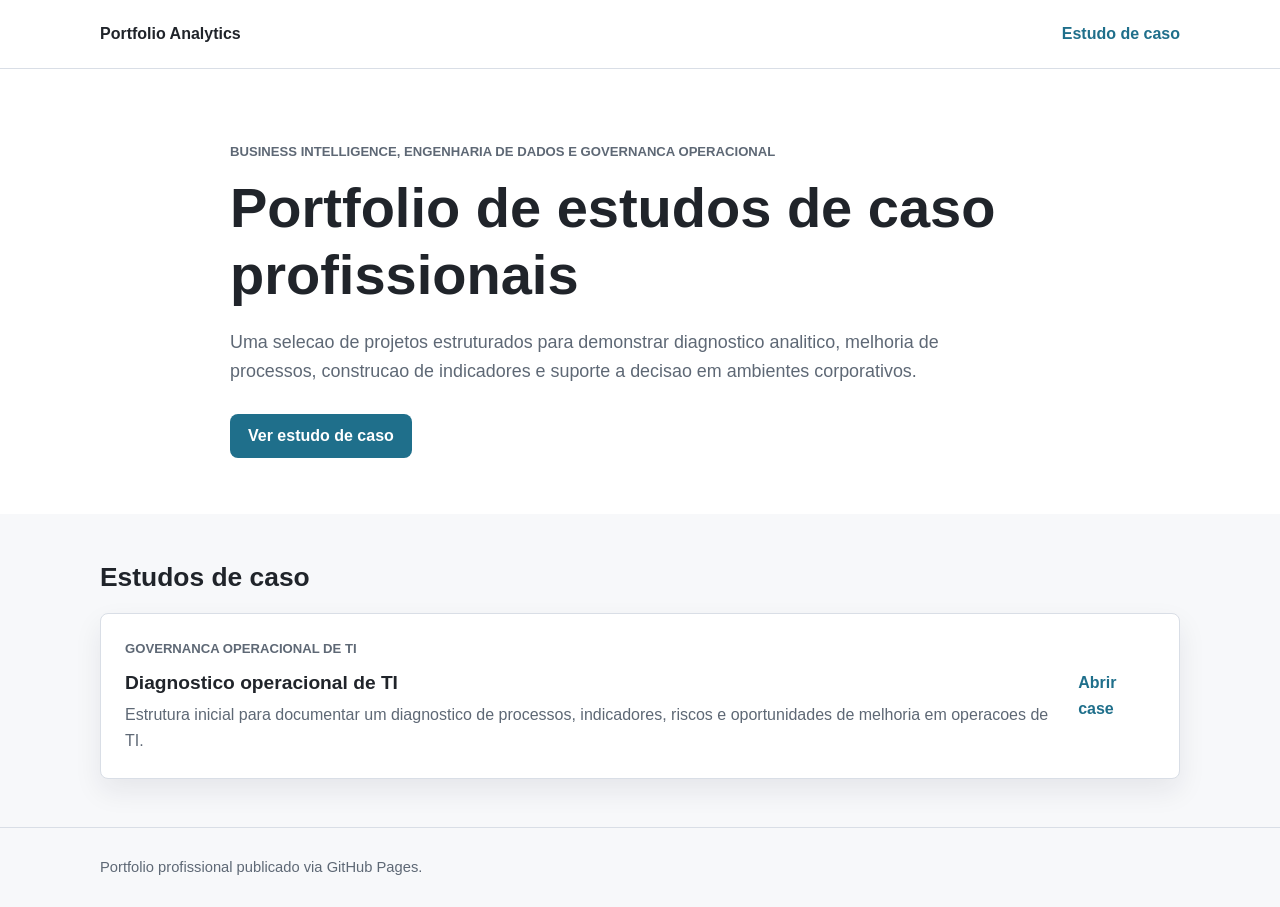
==== index.html @ e802c8c7 "Criação inicial da estrutura do portfólio" ====
<!doctype html>
<html lang="pt-BR">
  <head>
    <meta charset="utf-8">
    <meta name="viewport" content="width=device-width, initial-scale=1">
    <title>Portfolio Analytics | BI, Dados e Governanca Operacional</title>
    <meta
      name="description"
      content="Portfolio profissional com estudos de caso em Business Intelligence, Engenharia de Dados, Processos de TI e Governanca Operacional."
    >
    <link rel="stylesheet" href="css/styles.css">
  </head>
  <body>
    <header class="site-header">
      <nav class="container nav" aria-label="Navegacao principal">
        <a class="brand" href="index.html">Portfolio Analytics</a>
        <a class="nav-link" href="cases/diagnostico-operacional-ti.html">Estudo de caso</a>
      </nav>
    </header>

    <main>
      <section class="hero">
        <div class="container hero-content">
          <p class="eyebrow">Business Intelligence, Engenharia de Dados e Governanca Operacional</p>
          <h1>Portfolio de estudos de caso profissionais</h1>
          <p class="lead">
            Uma selecao de projetos estruturados para demonstrar diagnostico analitico,
            melhoria de processos, construcao de indicadores e suporte a decisao em
            ambientes corporativos.
          </p>
          <a class="button" href="cases/diagnostico-operacional-ti.html">
            Ver estudo de caso
          </a>
        </div>
      </section>

      <section class="section">
        <div class="container">
          <h2>Estudos de caso</h2>
          <article class="case-card">
            <div>
              <p class="eyebrow">Governanca Operacional de TI</p>
              <h3>Diagnostico operacional de TI</h3>
              <p>
                Estrutura inicial para documentar um diagnostico de processos, indicadores,
                riscos e oportunidades de melhoria em operacoes de TI.
              </p>
            </div>
            <a class="text-link" href="cases/diagnostico-operacional-ti.html">
              Abrir case
            </a>
          </article>
        </div>
      </section>
    </main>

    <footer class="site-footer">
      <div class="container">
        <p>Portfolio profissional publicado via GitHub Pages.</p>
      </div>
    </footer>
  </body>
</html>
---- css/styles.css ----
:root {
  --color-bg: #f7f8fa;
  --color-surface: #ffffff;
  --color-text: #20242a;
  --color-muted: #5e6875;
  --color-border: #d9dee6;
  --color-accent: #1f6f8b;
  --color-accent-dark: #15516a;
  --shadow-soft: 0 12px 28px rgba(20, 30, 45, 0.08);
  --radius: 8px;
  --max-width: 1080px;
}

* {
  box-sizing: border-box;
}

body {
  margin: 0;
  background: var(--color-bg);
  color: var(--color-text);
  font-family: Arial, Helvetica, sans-serif;
  line-height: 1.6;
}

a {
  color: var(--color-accent);
}

a:hover {
  color: var(--color-accent-dark);
}

.container {
  width: min(100% - 32px, var(--max-width));
  margin: 0 auto;
}

.site-header {
  background: var(--color-surface);
  border-bottom: 1px solid var(--color-border);
}

.nav {
  display: flex;
  align-items: center;
  justify-content: space-between;
  min-height: 68px;
  gap: 24px;
}

.brand {
  color: var(--color-text);
  font-size: 1rem;
  font-weight: 700;
  text-decoration: none;
}

.nav-link,
.text-link {
  font-weight: 700;
  text-decoration: none;
}

.hero {
  padding: 72px 0 56px;
  background: var(--color-surface);
}

.hero-content {
  max-width: 820px;
}

.eyebrow {
  margin: 0 0 12px;
  color: var(--color-muted);
  font-size: 0.82rem;
  font-weight: 700;
  letter-spacing: 0;
  text-transform: uppercase;
}

h1,
h2,
h3 {
  margin: 0;
  line-height: 1.2;
}

h1 {
  max-width: 780px;
  font-size: clamp(2rem, 5vw, 3.5rem);
}

h2 {
  font-size: 1.65rem;
}

h3 {
  margin-bottom: 8px;
  font-size: 1.2rem;
}

p {
  margin: 0;
}

.lead {
  max-width: 720px;
  margin: 20px 0 28px;
  color: var(--color-muted);
  font-size: 1.12rem;
}

.button {
  display: inline-flex;
  align-items: center;
  justify-content: center;
  min-height: 44px;
  padding: 0 18px;
  border-radius: var(--radius);
  background: var(--color-accent);
  color: #ffffff;
  font-weight: 700;
  text-decoration: none;
}

.button:hover {
  background: var(--color-accent-dark);
  color: #ffffff;
}

.section {
  padding: 48px 0;
}

.case-card,
.placeholder-list {
  margin-top: 20px;
}

.case-card {
  display: flex;
  align-items: center;
  justify-content: space-between;
  gap: 24px;
  padding: 24px;
  border: 1px solid var(--color-border);
  border-radius: var(--radius);
  background: var(--color-surface);
  box-shadow: var(--shadow-soft);
}

.case-card p {
  color: var(--color-muted);
}

.page-title {
  padding: 56px 0 32px;
  background: var(--color-surface);
  border-bottom: 1px solid var(--color-border);
}

.page-title p {
  max-width: 760px;
  margin-top: 16px;
  color: var(--color-muted);
}

.placeholder-list {
  display: grid;
  grid-template-columns: repeat(2, minmax(0, 1fr));
  gap: 16px;
}

.placeholder-section {
  min-height: 150px;
  padding: 20px;
  border: 1px solid var(--color-border);
  border-radius: var(--radius);
  background: var(--color-surface);
}

.placeholder-section p {
  margin-top: 10px;
  color: var(--color-muted);
}

.site-footer {
  padding: 28px 0;
  border-top: 1px solid var(--color-border);
  color: var(--color-muted);
  font-size: 0.92rem;
}

@media (max-width: 720px) {
  .nav,
  .case-card {
    align-items: flex-start;
    flex-direction: column;
  }

  .hero {
    padding: 48px 0 40px;
  }

  .placeholder-list {
    grid-template-columns: 1fr;
  }
}
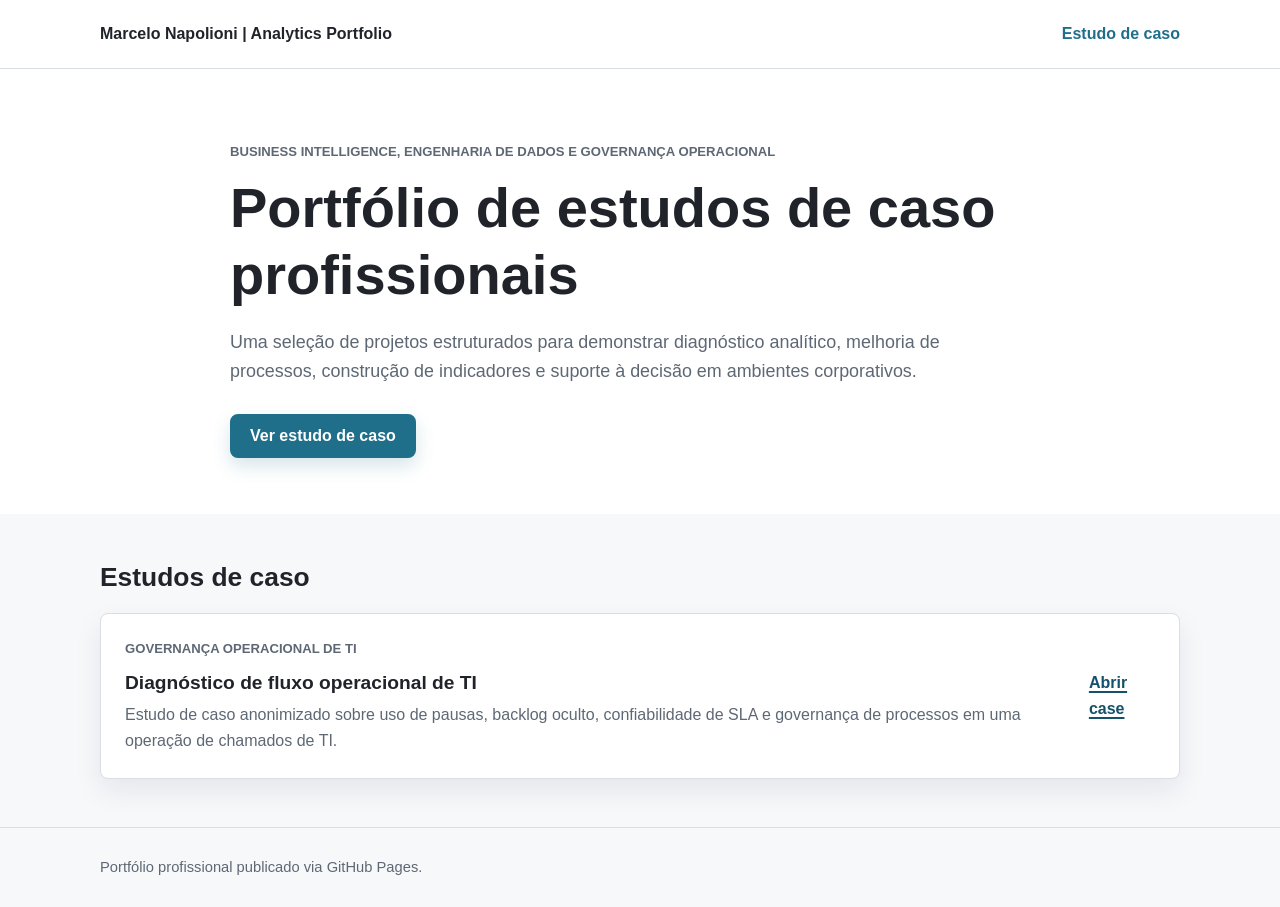
==== commit 2bfd3346: "Update case PDF download link" ====
--- a/index.html
+++ b/index.html
@@ -3,17 +3,17 @@
   <head>
     <meta charset="utf-8">
     <meta name="viewport" content="width=device-width, initial-scale=1">
-    <title>Portfolio Analytics | BI, Dados e Governanca Operacional</title>
+    <title>Marcelo Napolioni | Analytics Portfolio</title>
     <meta
       name="description"
-      content="Portfolio profissional com estudos de caso em Business Intelligence, Engenharia de Dados, Processos de TI e Governanca Operacional."
+      content="Portfólio profissional com estudos de caso em Business Intelligence, Engenharia de Dados, Processos de TI e Governança Operacional."
     >
     <link rel="stylesheet" href="css/styles.css">
   </head>
   <body>
     <header class="site-header">
-      <nav class="container nav" aria-label="Navegacao principal">
-        <a class="brand" href="index.html">Portfolio Analytics</a>
+      <nav class="container nav" aria-label="Navegação principal">
+        <a class="brand" href="index.html">Marcelo Napolioni | Analytics Portfolio</a>
         <a class="nav-link" href="cases/diagnostico-operacional-ti.html">Estudo de caso</a>
       </nav>
     </header>
@@ -21,11 +21,11 @@
     <main>
       <section class="hero">
         <div class="container hero-content">
-          <p class="eyebrow">Business Intelligence, Engenharia de Dados e Governanca Operacional</p>
-          <h1>Portfolio de estudos de caso profissionais</h1>
+          <p class="eyebrow">Business Intelligence, Engenharia de Dados e Governança Operacional</p>
+          <h1>Portfólio de estudos de caso profissionais</h1>
           <p class="lead">
-            Uma selecao de projetos estruturados para demonstrar diagnostico analitico,
-            melhoria de processos, construcao de indicadores e suporte a decisao em
+            Uma seleção de projetos estruturados para demonstrar diagnóstico analítico,
+            melhoria de processos, construção de indicadores e suporte à decisão em
             ambientes corporativos.
           </p>
           <a class="button" href="cases/diagnostico-operacional-ti.html">
@@ -39,11 +39,12 @@
           <h2>Estudos de caso</h2>
           <article class="case-card">
             <div>
-              <p class="eyebrow">Governanca Operacional de TI</p>
-              <h3>Diagnostico operacional de TI</h3>
+              <p class="eyebrow">Governança Operacional de TI</p>
+              <h3>Diagnóstico de fluxo operacional de TI</h3>
               <p>
-                Estrutura inicial para documentar um diagnostico de processos, indicadores,
-                riscos e oportunidades de melhoria em operacoes de TI.
+                Estudo de caso anonimizado sobre uso de pausas, backlog oculto,
+                confiabilidade de SLA e governança de processos em uma operação de
+                chamados de TI.
               </p>
             </div>
             <a class="text-link" href="cases/diagnostico-operacional-ti.html">
@@ -56,7 +57,7 @@
 
     <footer class="site-footer">
       <div class="container">
-        <p>Portfolio profissional publicado via GitHub Pages.</p>
+        <p>Portfólio profissional publicado via GitHub Pages.</p>
       </div>
     </footer>
   </body>
--- a/css/styles.css
+++ b/css/styles.css
@@ -25,10 +25,16 @@
 
 a {
   color: var(--color-accent);
+  text-underline-offset: 0.18em;
 }
 
 a:hover {
   color: var(--color-accent-dark);
+}
+
+a:focus-visible {
+  outline: 3px solid rgba(31, 111, 139, 0.28);
+  outline-offset: 3px;
 }
 
 .container {
@@ -59,7 +65,19 @@
 .nav-link,
 .text-link {
   font-weight: 700;
+}
+
+.nav-link {
   text-decoration: none;
+}
+
+.text-link {
+  display: inline-flex;
+  align-items: center;
+  min-height: 40px;
+  color: var(--color-accent-dark);
+  text-decoration: underline;
+  text-decoration-thickness: 2px;
 }
 
 .hero {
@@ -118,24 +136,29 @@
   justify-content: center;
   min-height: 44px;
   padding: 0 18px;
+  border: 2px solid var(--color-accent);
   border-radius: var(--radius);
   background: var(--color-accent);
   color: #ffffff;
+  cursor: pointer;
   font-weight: 700;
   text-decoration: none;
+  box-shadow: 0 8px 18px rgba(31, 111, 139, 0.18);
+  transition: background 160ms ease, border-color 160ms ease, box-shadow 160ms ease;
 }
 
 .button:hover {
+  border-color: var(--color-accent-dark);
   background: var(--color-accent-dark);
   color: #ffffff;
+  box-shadow: 0 10px 22px rgba(21, 81, 106, 0.24);
 }
 
 .section {
   padding: 48px 0;
 }
 
-.case-card,
-.placeholder-list {
+.case-card {
   margin-top: 20px;
 }
 
@@ -167,23 +190,135 @@
   color: var(--color-muted);
 }
 
-.placeholder-list {
+.highlight-row {
+  display: flex;
+  flex-wrap: wrap;
+  gap: 10px;
+  margin-top: 22px;
+}
+
+.highlight-row span {
+  padding: 8px 12px;
+  border: 1px solid var(--color-border);
+  border-radius: var(--radius);
+  background: #eef7fa;
+  color: var(--color-accent-dark);
+  font-size: 0.92rem;
+  font-weight: 700;
+}
+
+.case-study {
+  background: var(--color-bg);
+}
+
+.case-content {
   display: grid;
+  gap: 18px;
+  max-width: 920px;
+}
+
+.case-section {
+  padding: 28px;
+  border: 1px solid var(--color-border);
+  border-radius: var(--radius);
+  background: var(--color-surface);
+}
+
+.case-section h2 {
+  margin-bottom: 14px;
+}
+
+.case-section p + p {
+  margin-top: 12px;
+}
+
+.case-section ul {
+  margin: 12px 0 0;
+  padding-left: 22px;
+}
+
+.case-section li + li {
+  margin-top: 8px;
+}
+
+.flow-grid,
+.skills-grid {
+  display: grid;
+  gap: 12px;
+  margin-top: 18px;
+}
+
+.flow-grid {
   grid-template-columns: repeat(2, minmax(0, 1fr));
+}
+
+.flow-grid div {
+  padding: 16px;
+  border: 1px solid var(--color-border);
+  border-radius: var(--radius);
+  background: #f9fafb;
+}
+
+.flow-grid h3 {
+  font-size: 1rem;
+}
+
+.flow-grid p {
+  margin-top: 8px;
+  color: var(--color-muted);
+}
+
+.skills-grid {
+  grid-template-columns: repeat(3, minmax(0, 1fr));
+}
+
+.skill-card {
+  padding: 16px;
+  border: 1px solid var(--color-border);
+  border-radius: var(--radius);
+  background: #f9fafb;
+  color: var(--color-text);
+}
+
+.skill-card h3 {
+  margin-bottom: 8px;
+  font-size: 1rem;
+}
+
+.skill-card p {
+  color: var(--color-muted);
+  font-size: 0.95rem;
+}
+
+.stack-list {
+  display: flex;
+  flex-wrap: wrap;
+  gap: 10px;
+  padding-left: 0;
+  list-style: none;
+}
+
+.stack-list li {
+  margin-top: 0;
+  padding: 8px 12px;
+  border: 1px solid var(--color-border);
+  border-radius: var(--radius);
+  background: #f9fafb;
+  color: var(--color-text);
+  font-weight: 700;
+}
+
+.stack-list li + li {
+  margin-top: 0;
+}
+
+.download-section {
+  display: grid;
   gap: 16px;
 }
 
-.placeholder-section {
-  min-height: 150px;
-  padding: 20px;
-  border: 1px solid var(--color-border);
-  border-radius: var(--radius);
-  background: var(--color-surface);
-}
-
-.placeholder-section p {
-  margin-top: 10px;
-  color: var(--color-muted);
+.download-section .button {
+  justify-self: start;
 }
 
 .site-footer {
@@ -204,7 +339,12 @@
     padding: 48px 0 40px;
   }
 
-  .placeholder-list {
+  .case-section {
+    padding: 22px;
+  }
+
+  .flow-grid,
+  .skills-grid {
     grid-template-columns: 1fr;
   }
 }
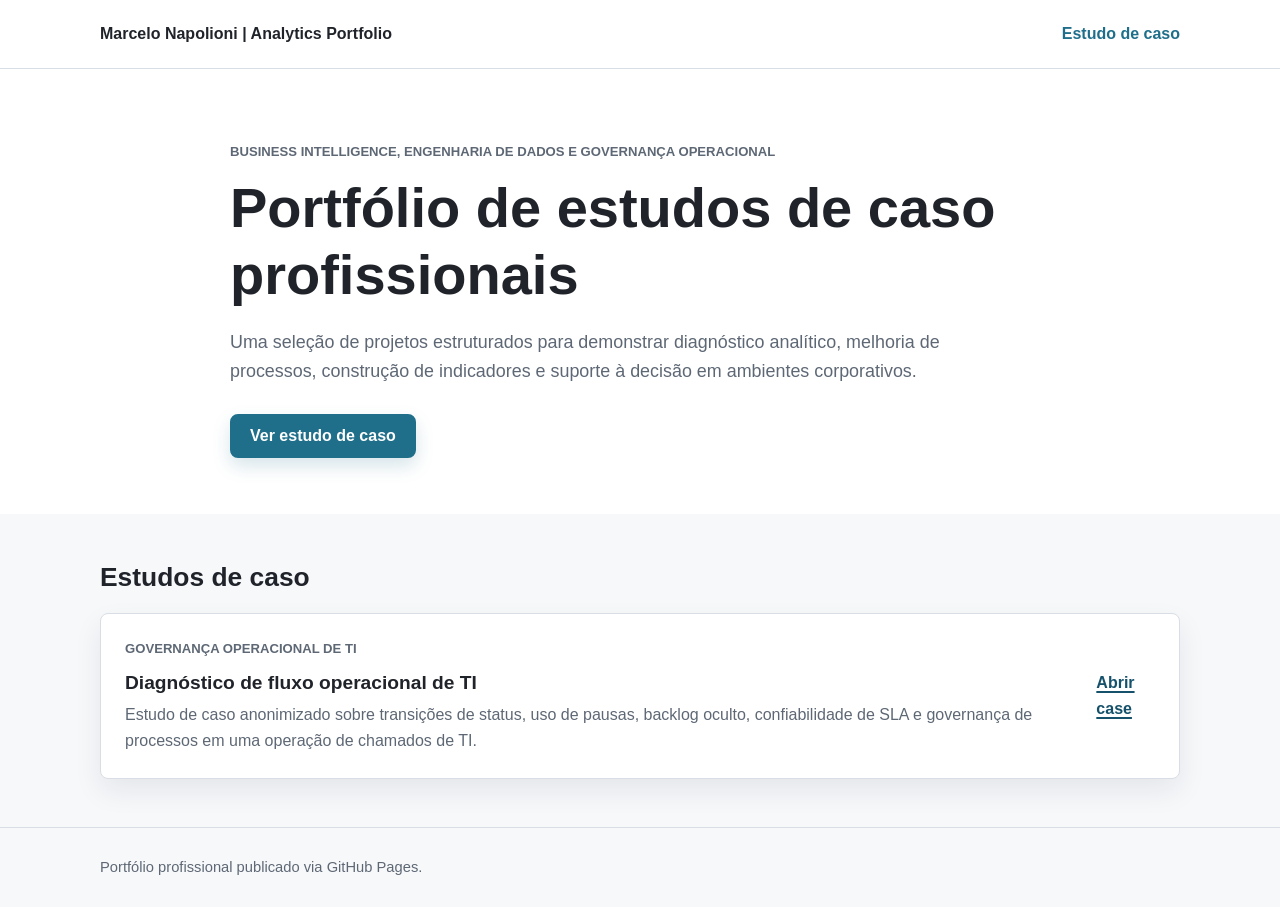
==== commit 17933a37: "Atualiza case de diagnostico operacional de TI" ====
--- a/index.html
+++ b/index.html
@@ -42,9 +42,9 @@
               <p class="eyebrow">Governança Operacional de TI</p>
               <h3>Diagnóstico de fluxo operacional de TI</h3>
               <p>
-                Estudo de caso anonimizado sobre uso de pausas, backlog oculto,
-                confiabilidade de SLA e governança de processos em uma operação de
-                chamados de TI.
+                Estudo de caso anonimizado sobre transições de status, uso de
+                pausas, backlog oculto, confiabilidade de SLA e governança de
+                processos em uma operação de chamados de TI.
               </p>
             </div>
             <a class="text-link" href="cases/diagnostico-operacional-ti.html">
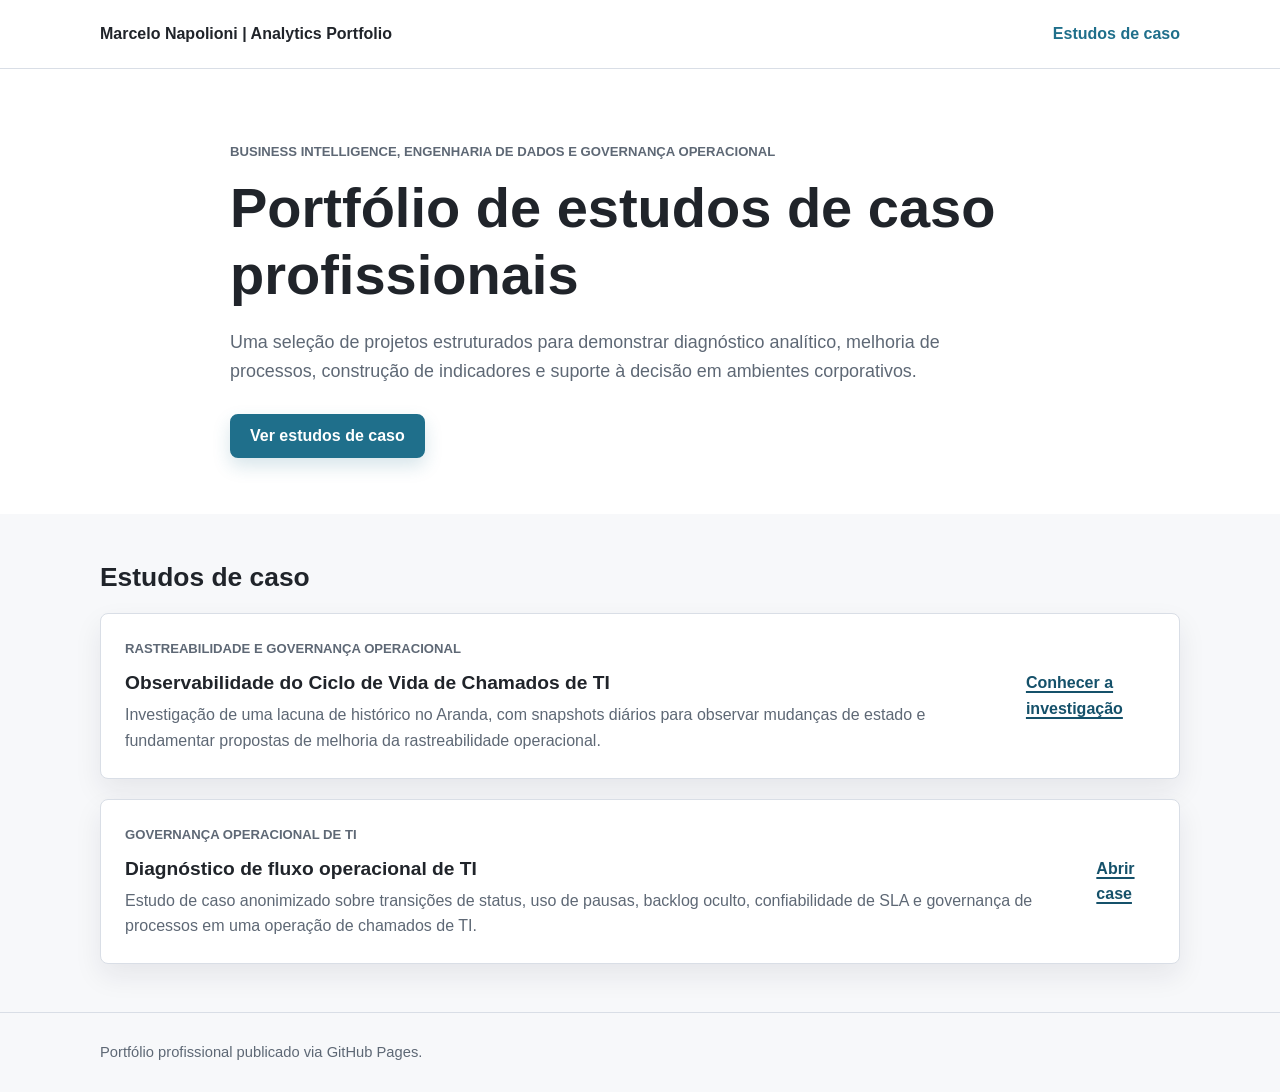
==== commit b8a5f691: "Add ticket lifecycle observability case study" ====
--- a/index.html
+++ b/index.html
@@ -14,7 +14,7 @@
     <header class="site-header">
       <nav class="container nav" aria-label="Navegação principal">
         <a class="brand" href="index.html">Marcelo Napolioni | Analytics Portfolio</a>
-        <a class="nav-link" href="cases/diagnostico-operacional-ti.html">Estudo de caso</a>
+        <a class="nav-link" href="#estudos-de-caso">Estudos de caso</a>
       </nav>
     </header>
 
@@ -28,15 +28,29 @@
             melhoria de processos, construção de indicadores e suporte à decisão em
             ambientes corporativos.
           </p>
-          <a class="button" href="cases/diagnostico-operacional-ti.html">
-            Ver estudo de caso
+          <a class="button" href="#estudos-de-caso">
+            Ver estudos de caso
           </a>
         </div>
       </section>
 
-      <section class="section">
+      <section class="section" id="estudos-de-caso">
         <div class="container">
           <h2>Estudos de caso</h2>
+          <article class="case-card">
+            <div>
+              <p class="eyebrow">Rastreabilidade e Governança Operacional</p>
+              <h3>Observabilidade do Ciclo de Vida de Chamados de TI</h3>
+              <p>
+                Investigação de uma lacuna de histórico no Aranda, com snapshots
+                diários para observar mudanças de estado e fundamentar propostas
+                de melhoria da rastreabilidade operacional.
+              </p>
+            </div>
+            <a class="text-link" href="cases/observabilidade-chamados-ti.html">
+              Conhecer a investigação
+            </a>
+          </article>
           <article class="case-card">
             <div>
               <p class="eyebrow">Governança Operacional de TI</p>
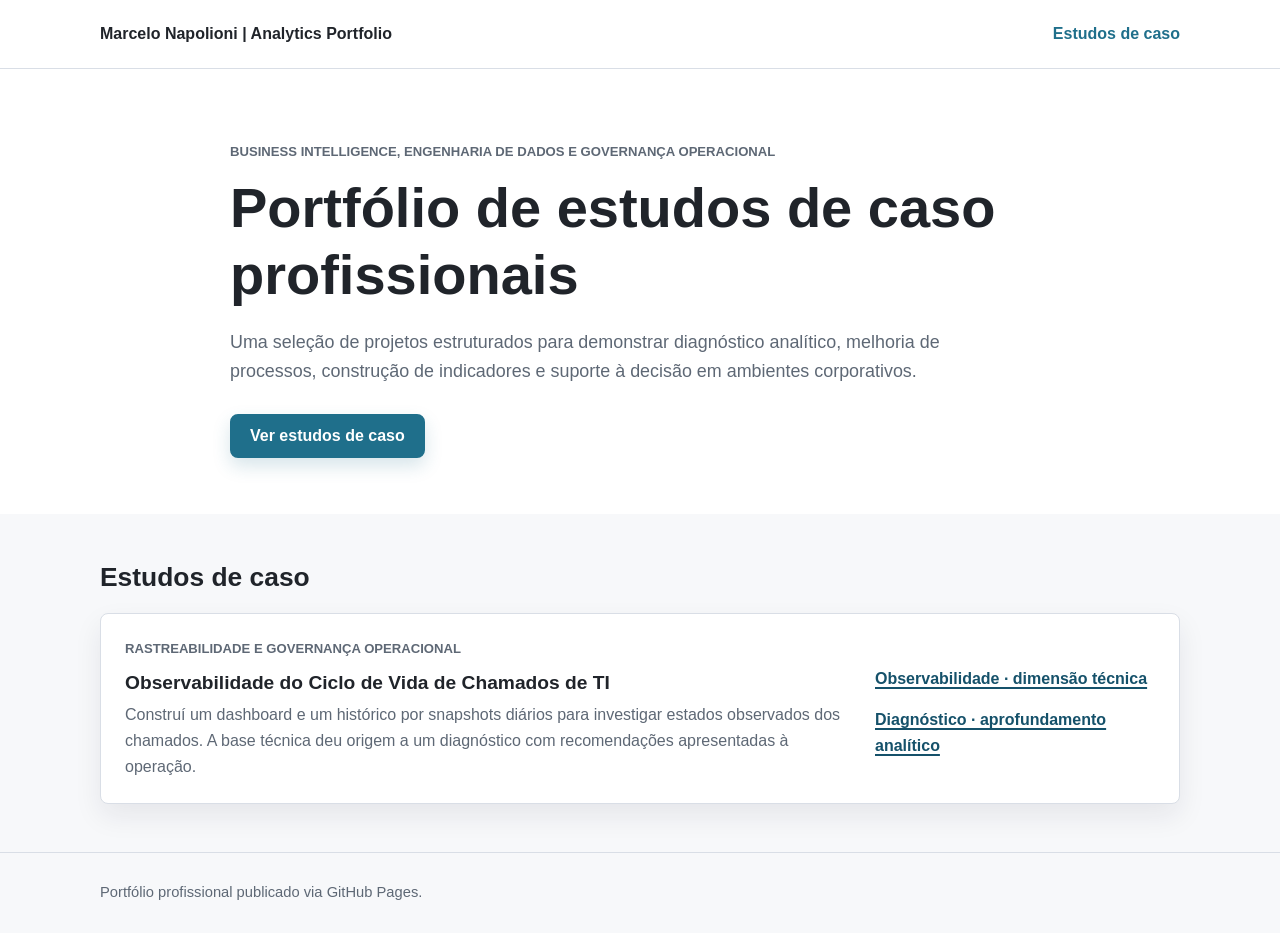
==== commit b98a6ce3: "Atualiza estudo de caso e integra diagnóstico à observabilidade" ====
--- a/index.html
+++ b/index.html
@@ -42,28 +42,15 @@
               <p class="eyebrow">Rastreabilidade e Governança Operacional</p>
               <h3>Observabilidade do Ciclo de Vida de Chamados de TI</h3>
               <p>
-                Investigação de uma lacuna de histórico no Aranda, com snapshots
-                diários para observar mudanças de estado e fundamentar propostas
-                de melhoria da rastreabilidade operacional.
+                Construí um dashboard e um histórico por snapshots diários para
+                investigar estados observados dos chamados. A base técnica deu
+                origem a um diagnóstico com recomendações apresentadas à operação.
               </p>
             </div>
-            <a class="text-link" href="cases/observabilidade-chamados-ti.html">
-              Conhecer a investigação
-            </a>
-          </article>
-          <article class="case-card">
-            <div>
-              <p class="eyebrow">Governança Operacional de TI</p>
-              <h3>Diagnóstico de fluxo operacional de TI</h3>
-              <p>
-                Estudo de caso anonimizado sobre transições de status, uso de
-                pausas, backlog oculto, confiabilidade de SLA e governança de
-                processos em uma operação de chamados de TI.
-              </p>
+            <div class="case-links" aria-label="Duas dimensões do mesmo projeto">
+              <a class="text-link" href="cases/observabilidade-chamados-ti.html">Observabilidade · dimensão técnica</a>
+              <a class="text-link" href="cases/diagnostico-operacional-ti.html">Diagnóstico · aprofundamento analítico</a>
             </div>
-            <a class="text-link" href="cases/diagnostico-operacional-ti.html">
-              Abrir case
-            </a>
           </article>
         </div>
       </section>
--- a/css/styles.css
+++ b/css/styles.css
@@ -178,6 +178,21 @@
   color: var(--color-muted);
 }
 
+.case-links {
+  display: grid;
+  gap: 8px;
+  flex: 0 0 280px;
+}
+
+.case-section .scope-note,
+.subheading {
+  margin-top: 20px;
+}
+
+.case-section ol {
+  padding-left: 22px;
+}
+
 .page-title {
   padding: 56px 0 32px;
   background: var(--color-surface);
@@ -226,6 +241,14 @@
 
 .case-section h2 {
   margin-bottom: 14px;
+}
+
+.delivery-section {
+  border-left: 4px solid var(--color-accent);
+}
+
+.proposal-section {
+  border: 2px dashed var(--color-border);
 }
 
 .case-section p + p {
@@ -329,6 +352,10 @@
 }
 
 @media (max-width: 720px) {
+  .case-links {
+    flex-basis: auto;
+  }
+
   .nav,
   .case-card {
     align-items: flex-start;
